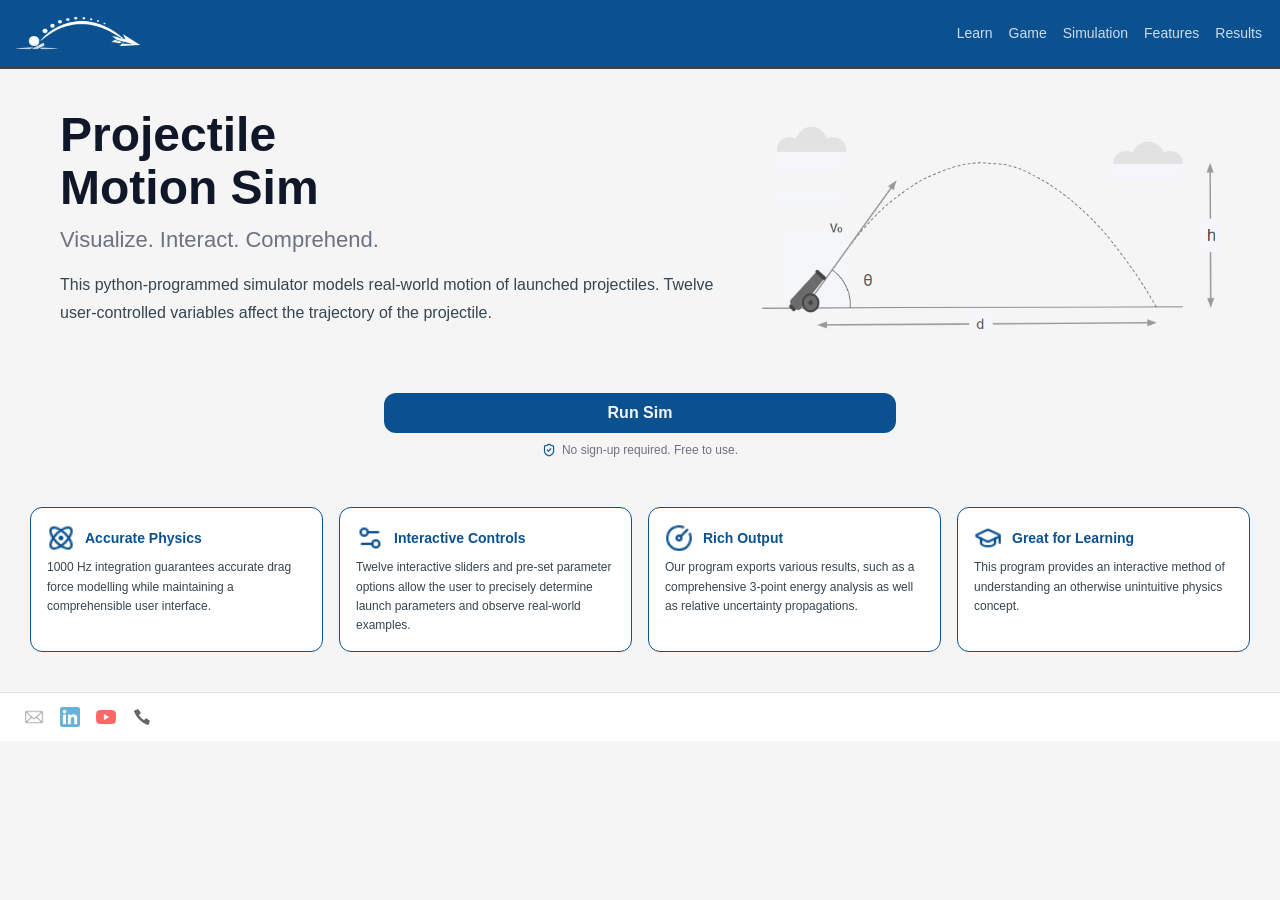
==== frontend/index.html @ 86b210f5 "PMAD Simulator - full build Co-Authored-By: Claude Sonnet 4.6 <noreply@anthropic.com>" ====
﻿<!DOCTYPE html>
<html lang="en">
<head>
    <meta charset="UTF-8">
    <meta name="viewport" content="width=device-width, initial-scale=1.0">
    <link rel="stylesheet" href="nav.css">
    <link rel="stylesheet" href="styleindex.css">
    <title>Physics Simulation</title>

    <!-- Google tag -->
    <script async src="https://www.googletagmanager.com/gtag/js?id=G-0NVVGN1QVW"></script>
    <script>
        window.dataLayer = window.dataLayer || [];
        function gtag(){dataLayer.push(arguments);}
        gtag('js', new Date());
        gtag('config', 'G-0NVVGN1QVW');
    </script>
</head>
<body>

    <nav>
        <ul>
            <li><a href="index.html"><img src="images/logo.png" id="nav-logo" alt="Logo"></a></li>
            <li><a href="learn.html" class="nav-link">Learn</a></li>
            <li><a href="gameindex.html" class="nav-link">Game</a></li>
            <li><a href="sim.html" class="nav-link">Simulation</a></li>
            <li><a href="features.html" class="nav-link">Features</a></li>
            <li><a href="results.html" class="nav-link">Results</a></li>
        </ul>
    </nav>

    <div id="main">
        <img src="images/trajectory.png" id="img-main" alt="Trajectory diagram">
        <div id="hero-text">
            <h1 id="hero-title">Projectile<br>Motion Sim</h1>
            <h2 id="hero-subtitle">Visualize. Interact. Comprehend.</h2>
            <p id="hero-desc">This python-programmed simulator models real-world motion of launched projectiles. Twelve user-controlled variables affect the trajectory of the projectile.</p>
        </div>
    </div>

    <a href="sim.html" id="sim-cta">
        <button id="cta-button">Run Sim</button>
        <div id="cta-privacy">
            <img src="images/shield.png" id="cta-shield" alt="Privacy shield">
            <p id="cta-privacy-text">No sign-up required. Free to use.</p>
        </div>
    </a>

    <div class="feature-cards">
        <div class="feature-card">
            <div class="feature-card-header">
                <img src="images/atom.png" class="feature-card-icon" alt="Atom icon">
                <p class="feature-card-title">Accurate Physics</p>
            </div>
            <p class="feature-card-desc">1000 Hz integration guarantees accurate drag force modelling while maintaining a comprehensible user interface.</p>
        </div>
        <div class="feature-card">
            <div class="feature-card-header">
                <img src="images/settings.png" class="feature-card-icon" alt="Settings icon">
                <p class="feature-card-title">Interactive Controls</p>
            </div>
            <p class="feature-card-desc">Twelve interactive sliders and pre-set parameter options allow the user to precisely determine launch parameters and observe real-world examples.</p>
        </div>
        <div class="feature-card">
            <div class="feature-card-header">
                <img src="images/gauge.png" class="feature-card-icon" alt="Gauge icon">
                <p class="feature-card-title">Rich Output</p>
            </div>
            <p class="feature-card-desc">Our program exports various results, such as a comprehensive 3-point energy analysis as well as relative uncertainty propagations.</p>
        </div>
        <div class="feature-card">
            <div class="feature-card-header">
                <img src="images/cap.png" class="feature-card-icon" alt="Cap icon">
                <p class="feature-card-title">Great for Learning</p>
            </div>
            <p class="feature-card-desc">This program provides an interactive method of understanding an otherwise unintuitive physics concept.</p>
        </div>
    </div>


    <footer id='site-footer'>
        <a href='mailto:lucamarsura@pmad-sim.org'><img src='images/email.png' class='footer-icon' alt='Email'></a>
        <a href='https://www.linkedin.com/in/luca-marsura' target='_blank'><img src='images/linkedin.png' class='footer-icon' alt='LinkedIn'></a>
        <a href='https://www.youtube.com/@PMADSim' target='_blank'><img src='images/youtube.png' class='footer-icon' alt='YouTube'></a>
        <a href='tel:+15863511431'><img src='images/phone.png' class='footer-icon' alt='Phone'></a>
    </footer>
</body>
</html>
---- frontend/nav.css ----
nav {
    background-color: #0b5190;
    border-bottom: 3px solid #36454f;
    padding-right: 10px;
    overflow: hidden;
}

nav ul {
    list-style: none;
    display: flex;
    align-items: center;
    height: 66px;
    margin: 0;
    padding: 0;
}

nav ul li:first-child {
    margin-right: auto;
}

#nav-logo {
    height: 35px;
    margin: 5px 5px 5px 15px;
    width: auto;
    object-fit: contain;
    display: block;
}

.nav-link {
    color: rgba(255, 255, 255, 0.8);
    margin: 0 8px;
    font-weight: 500;
    font-size: 14px;
    text-decoration: none;
    white-space: nowrap;
}

.nav-link:hover {
    color: #fff;
}

#site-footer {
    border-top: 1px solid #dde1e7;
    padding: 14px 24px;
    display: flex;
    align-items: center;
    gap: 16px;
    flex-wrap: wrap;
    background: #fff;
}

#site-footer a {
    display: flex;
    align-items: center;
    opacity: 0.6;
    transition: opacity 0.15s;
}

#site-footer a:hover { opacity: 1; }

.footer-icon {
    height: 20px;
    width: auto;
    display: block;
}

@media (max-width: 600px) {
    nav ul {
        height: 54px;
    }

    #nav-logo {
        height: 28px;
        margin-left: 12px;
    }

    .nav-link {
        font-size: 12px;
        margin: 0 5px;
    }
}
---- frontend/styleindex.css ----
body {
    font-family: "Inter", sans-serif;
    background-color: #f5f5f5;
    color: #36454f;
    margin: 0;
    padding: 0;
}

#main {
    display: flex;
    flex-direction: row-reverse;
    align-items: center;
    padding: 40px 60px;
    gap: 40px;
}

#img-main {
    width: 40%;
    flex-shrink: 0;
    border-radius: 12px;
    object-fit: contain;
}

#hero-text {
    flex: 1;
}

#hero-title {
    font-size: 48px;
    font-weight: 800;
    margin: 0 0 10px;
    line-height: 1.1;
    color: #0f1728;
}

#hero-subtitle {
    font-size: 22px;
    font-weight: 500;
    color: #6b7280;
    margin: 0 0 16px;
    line-height: 1.4;
}

#hero-desc {
    font-size: 16px;
    font-weight: 400;
    color: #36454f;
    line-height: 1.75;
}

#sim-cta,
#game-cta {
    display: flex;
    flex-direction: column;
    align-items: center;
    gap: 10px;
    margin: 10px 0;
    text-decoration: none;
    width: 100%;
}

a#sim-cta,
a#game-cta {
    display: flex;
    flex-direction: column;
    align-items: center;
    width: 100%;
    text-decoration: none;
}

#cta-button {
    background-color: #0b5190;
    width: 40%;
    height: 40px;
    border-radius: 12px;
    cursor: pointer;
    color: #f5f5f5;
    border: none;
    font-size: 16px;
    font-weight: 600;
    font-family: "Inter", sans-serif;
    display: block;
    margin: 0 auto;
}

#cta-button:hover {
    background-color: #094477;
}

#cta-privacy {
    display: flex;
    align-items: center;
    justify-content: center;
    gap: 6px;
    width: 100%;
}

#cta-shield {
    height: 14px;
}

#cta-privacy-text {
    font-size: 12px;
    font-weight: 500;
    margin: 0;
    color: #6b7280;
}

.feature-cards {
    display: grid;
    grid-template-columns: repeat(4, 1fr);
    gap: 16px;
    padding: 40px 30px;
    align-items: stretch;
}

.feature-card {
    display: flex;
    flex-direction: column;
    border: 1.5px solid #0b5190;
    border-radius: 12px;
    padding: 16px;
    background: #fff;
}

.feature-card-header {
    display: flex;
    align-items: center;
    gap: 10px;
    margin-bottom: 6px;
}

.feature-card-icon {
    height: 28px;
    width: 28px;
    flex-shrink: 0;
}

.feature-card-title {
    font-size: 14px;
    font-weight: 800;
    color: #0b5190;
    margin: 0;
}

.feature-card-desc {
    font-size: 12px;
    font-weight: 500;
    color: #36454f;
    margin: 0;
    line-height: 1.6;
}

.list {
    padding: 0 30px 0 60px;
    max-width: 900px;
}

.item {
    display: flex;
    align-items: flex-start;
    gap: 40px;
    padding: 40px 0;
}

.item-num {
    font-size: 48px;
    font-weight: 800;
    color: #b0b8c1;
    line-height: 1;
    flex-shrink: 0;
    width: 60px;
    letter-spacing: -0.03em;
}

.item-text {
    flex: 1;
}

.item-title {
    font-size: 24px;
    font-weight: 800;
    color: #0b5190;
    margin: 0 0 10px;
    letter-spacing: -0.02em;
}

.item-para {
    font-size: 16px;
    font-weight: 400;
    color: #36454f;
    margin: 0;
    line-height: 1.75;
    max-width: 620px;
}

.divider {
    height: 1.5px;
    background-color: #e5e5e5;
    margin: 0 0 0 60px;
}

@media (max-width: 900px) {
    .feature-cards {
        grid-template-columns: repeat(2, 1fr);
    }
}

@media (max-width: 600px) {
    #main {
        flex-direction: column;
        padding: 24px 16px;
        gap: 20px;
    }

    #img-main {
        display: none;
    }

    #hero-title {
        font-size: 36px;
    }

    #hero-subtitle {
        font-size: 18px;
    }

    #cta-button {
        width: 80%;
    }

    #sim-cta,
    #game-cta {
        padding: 0 16px;
    }

    .feature-cards {
        grid-template-columns: 1fr;
        padding: 16px;
    }

    .feature-card-icon {
        display: none;
    }

    .list {
        padding: 0 16px;
    }

    .item {
        gap: 20px;
        padding: 24px 0;
    }

    .item-num {
        font-size: 32px;
        width: 40px;
    }

    .item-title {
        font-size: 18px;
    }

    .item-para {
        font-size: 14px;
    }

    .divider {
        margin-left: 16px;
    }
}
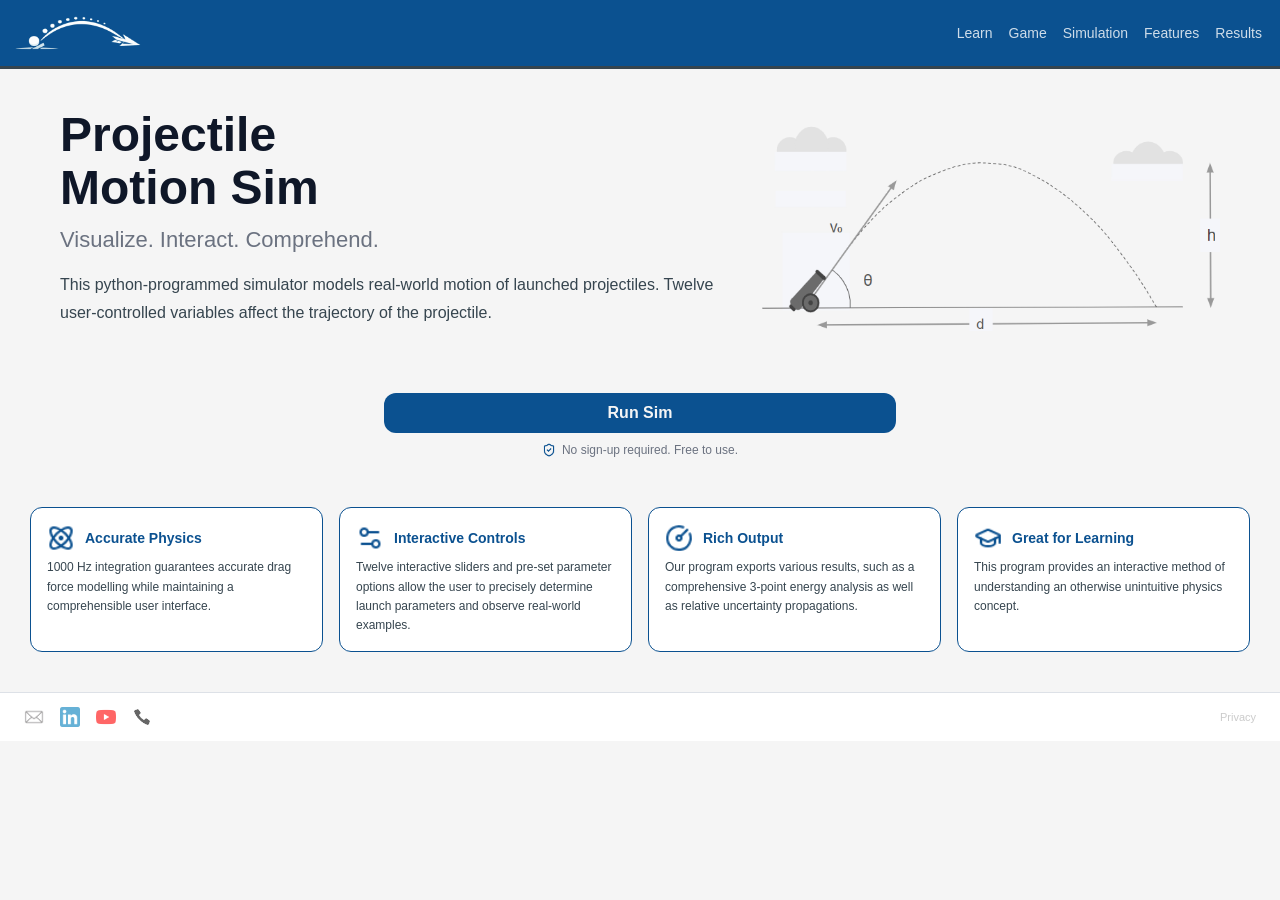
==== commit 5456b6b9: "privacy" ====
--- a/frontend/index.html
+++ b/frontend/index.html
@@ -5,9 +5,9 @@
     <meta name="viewport" content="width=device-width, initial-scale=1.0">
     <link rel="stylesheet" href="nav.css">
     <link rel="stylesheet" href="styleindex.css">
-    <title>Physics Simulation</title>
+    <title>PMADS</title>
 
-    <!-- Google tag -->
+    
     <script async src="https://www.googletagmanager.com/gtag/js?id=G-0NVVGN1QVW"></script>
     <script>
         window.dataLayer = window.dataLayer || [];
@@ -83,6 +83,7 @@
         <a href='https://www.linkedin.com/in/luca-marsura' target='_blank'><img src='images/linkedin.png' class='footer-icon' alt='LinkedIn'></a>
         <a href='https://www.youtube.com/@PMADSim' target='_blank'><img src='images/youtube.png' class='footer-icon' alt='YouTube'></a>
         <a href='tel:+15863511431'><img src='images/phone.png' class='footer-icon' alt='Phone'></a>
+        <a href='privacy.html' id='footer-privacy'>Privacy</a>
     </footer>
 </body>
 </html>
--- a/frontend/nav.css
+++ b/frontend/nav.css
@@ -58,6 +58,16 @@
 
 #site-footer a:hover { opacity: 1; }
 
+#footer-privacy {
+    margin-left: auto;
+    font-size: 11px;
+    font-family: "IBM Plex Sans", sans-serif;
+    color: #aaa;
+    text-decoration: none;
+    opacity: 1;
+}
+#footer-privacy:hover { color: #0b5190; opacity: 1; }
+
 .footer-icon {
     height: 20px;
     width: auto;
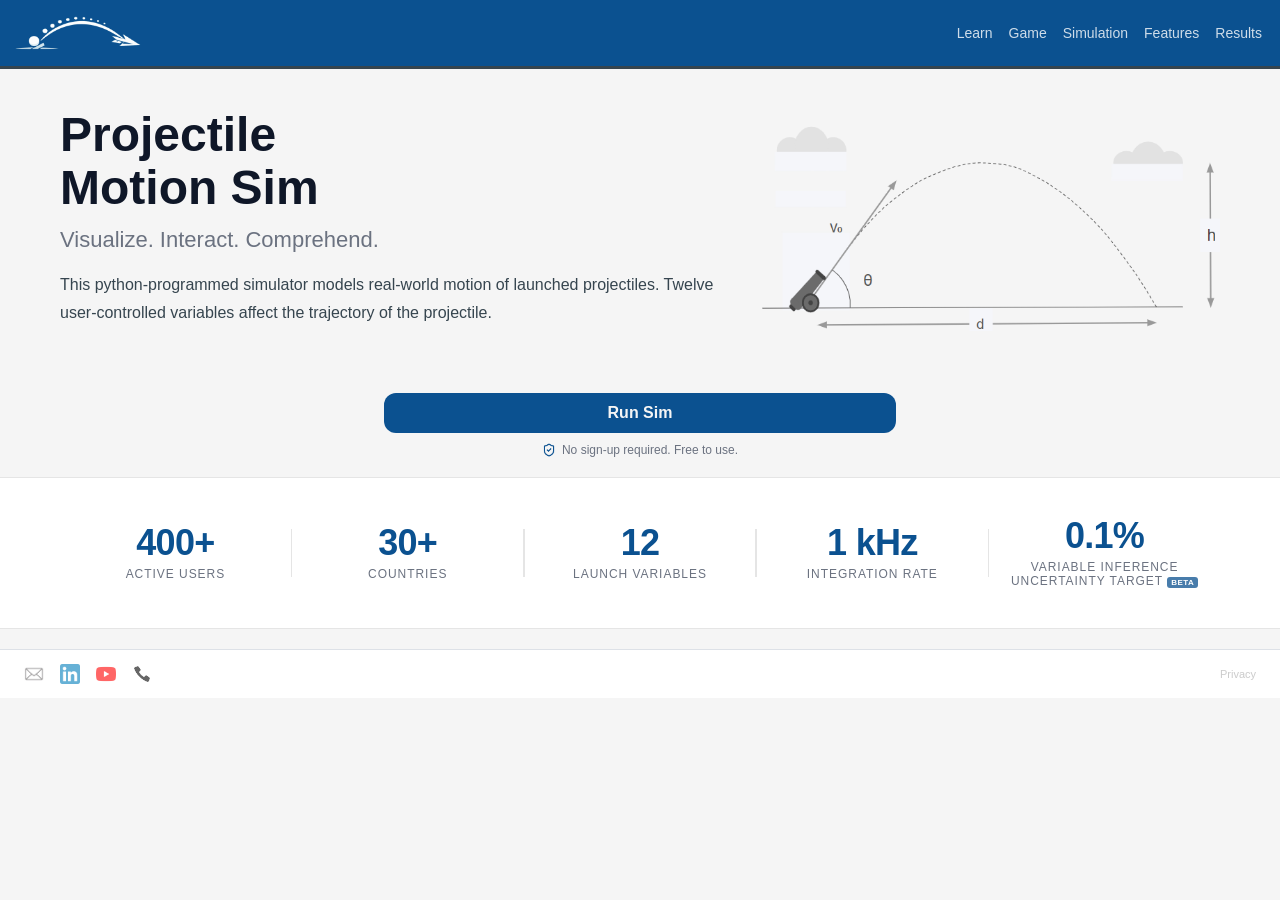
==== commit 0fbbd842: "Replace feature cards with stats strip on homepage Swaps the 4 feature boxes for a horizontal stats " ====
--- a/frontend/index.html
+++ b/frontend/index.html
@@ -46,34 +46,30 @@
         </div>
     </a>
 
-    <div class="feature-cards">
-        <div class="feature-card">
-            <div class="feature-card-header">
-                <img src="images/atom.png" class="feature-card-icon" alt="Atom icon">
-                <p class="feature-card-title">Accurate Physics</p>
-            </div>
-            <p class="feature-card-desc">1000 Hz integration guarantees accurate drag force modelling while maintaining a comprehensible user interface.</p>
+    <div id="stats-strip">
+        <div class="stat-item">
+            <span class="stat-number">400+</span>
+            <span class="stat-label">Active Users</span>
         </div>
-        <div class="feature-card">
-            <div class="feature-card-header">
-                <img src="images/settings.png" class="feature-card-icon" alt="Settings icon">
-                <p class="feature-card-title">Interactive Controls</p>
-            </div>
-            <p class="feature-card-desc">Twelve interactive sliders and pre-set parameter options allow the user to precisely determine launch parameters and observe real-world examples.</p>
+        <div class="stat-divider"></div>
+        <div class="stat-item">
+            <span class="stat-number">30+</span>
+            <span class="stat-label">Countries</span>
         </div>
-        <div class="feature-card">
-            <div class="feature-card-header">
-                <img src="images/gauge.png" class="feature-card-icon" alt="Gauge icon">
-                <p class="feature-card-title">Rich Output</p>
-            </div>
-            <p class="feature-card-desc">Our program exports various results, such as a comprehensive 3-point energy analysis as well as relative uncertainty propagations.</p>
+        <div class="stat-divider"></div>
+        <div class="stat-item">
+            <span class="stat-number">12</span>
+            <span class="stat-label">Launch Variables</span>
         </div>
-        <div class="feature-card">
-            <div class="feature-card-header">
-                <img src="images/cap.png" class="feature-card-icon" alt="Cap icon">
-                <p class="feature-card-title">Great for Learning</p>
-            </div>
-            <p class="feature-card-desc">This program provides an interactive method of understanding an otherwise unintuitive physics concept.</p>
+        <div class="stat-divider"></div>
+        <div class="stat-item">
+            <span class="stat-number">1 kHz</span>
+            <span class="stat-label">Integration Rate</span>
+        </div>
+        <div class="stat-divider"></div>
+        <div class="stat-item">
+            <span class="stat-number">0.1%</span>
+            <span class="stat-label">Variable Inference<br>Uncertainty Target <span class="stat-beta">beta</span></span>
         </div>
     </div>
 
--- a/frontend/styleindex.css
+++ b/frontend/styleindex.css
@@ -106,49 +106,62 @@
     color: #6b7280;
 }
 
-.feature-cards {
-    display: grid;
-    grid-template-columns: repeat(4, 1fr);
-    gap: 16px;
-    padding: 40px 30px;
-    align-items: stretch;
-}
-
-.feature-card {
+#stats-strip {
+    display: flex;
+    flex-direction: row;
+    align-items: center;
+    justify-content: center;
+    padding: 40px 60px;
+    background: #fff;
+    border-top: 1.5px solid #e5e5e5;
+    border-bottom: 1.5px solid #e5e5e5;
+    margin: 20px 0;
+    gap: 0;
+}
+
+.stat-item {
     display: flex;
     flex-direction: column;
-    border: 1.5px solid #0b5190;
-    border-radius: 12px;
-    padding: 16px;
-    background: #fff;
-}
-
-.feature-card-header {
-    display: flex;
-    align-items: center;
-    gap: 10px;
-    margin-bottom: 6px;
-}
-
-.feature-card-icon {
-    height: 28px;
-    width: 28px;
-    flex-shrink: 0;
-}
-
-.feature-card-title {
-    font-size: 14px;
+    align-items: center;
+    gap: 6px;
+    flex: 1;
+}
+
+.stat-number {
+    font-size: 36px;
     font-weight: 800;
     color: #0b5190;
-    margin: 0;
-}
-
-.feature-card-desc {
+    line-height: 1;
+    letter-spacing: -0.02em;
+}
+
+.stat-beta {
+    font-size: 8px;
+    font-weight: 700;
+    text-transform: uppercase;
+    letter-spacing: 0.06em;
+    color: #fff;
+    background: #0b5190;
+    border-radius: 3px;
+    padding: 1px 4px;
+    vertical-align: middle;
+    opacity: 0.75;
+}
+
+.stat-label {
     font-size: 12px;
     font-weight: 500;
-    color: #36454f;
-    margin: 0;
-    line-height: 1.6;
+    color: #6b7280;
+    text-transform: uppercase;
+    letter-spacing: 0.08em;
+    text-align: center;
+}
+
+.stat-divider {
+    width: 1.5px;
+    height: 48px;
+    background: #e5e5e5;
+    flex-shrink: 0;
 }
 
 .list {
@@ -201,8 +214,18 @@
 }
 
 @media (max-width: 900px) {
-    .feature-cards {
-        grid-template-columns: repeat(2, 1fr);
+    #stats-strip {
+        flex-wrap: wrap;
+        gap: 24px;
+        padding: 32px 30px;
+    }
+
+    .stat-divider {
+        display: none;
+    }
+
+    .stat-item {
+        flex: 0 0 calc(33% - 16px);
     }
 }
 
@@ -234,13 +257,17 @@
         padding: 0 16px;
     }
 
-    .feature-cards {
-        grid-template-columns: 1fr;
-        padding: 16px;
-    }
-
-    .feature-card-icon {
-        display: none;
+    #stats-strip {
+        padding: 24px 16px;
+        gap: 16px;
+    }
+
+    .stat-item {
+        flex: 0 0 calc(50% - 8px);
+    }
+
+    .stat-number {
+        font-size: 28px;
     }
 
     .list {
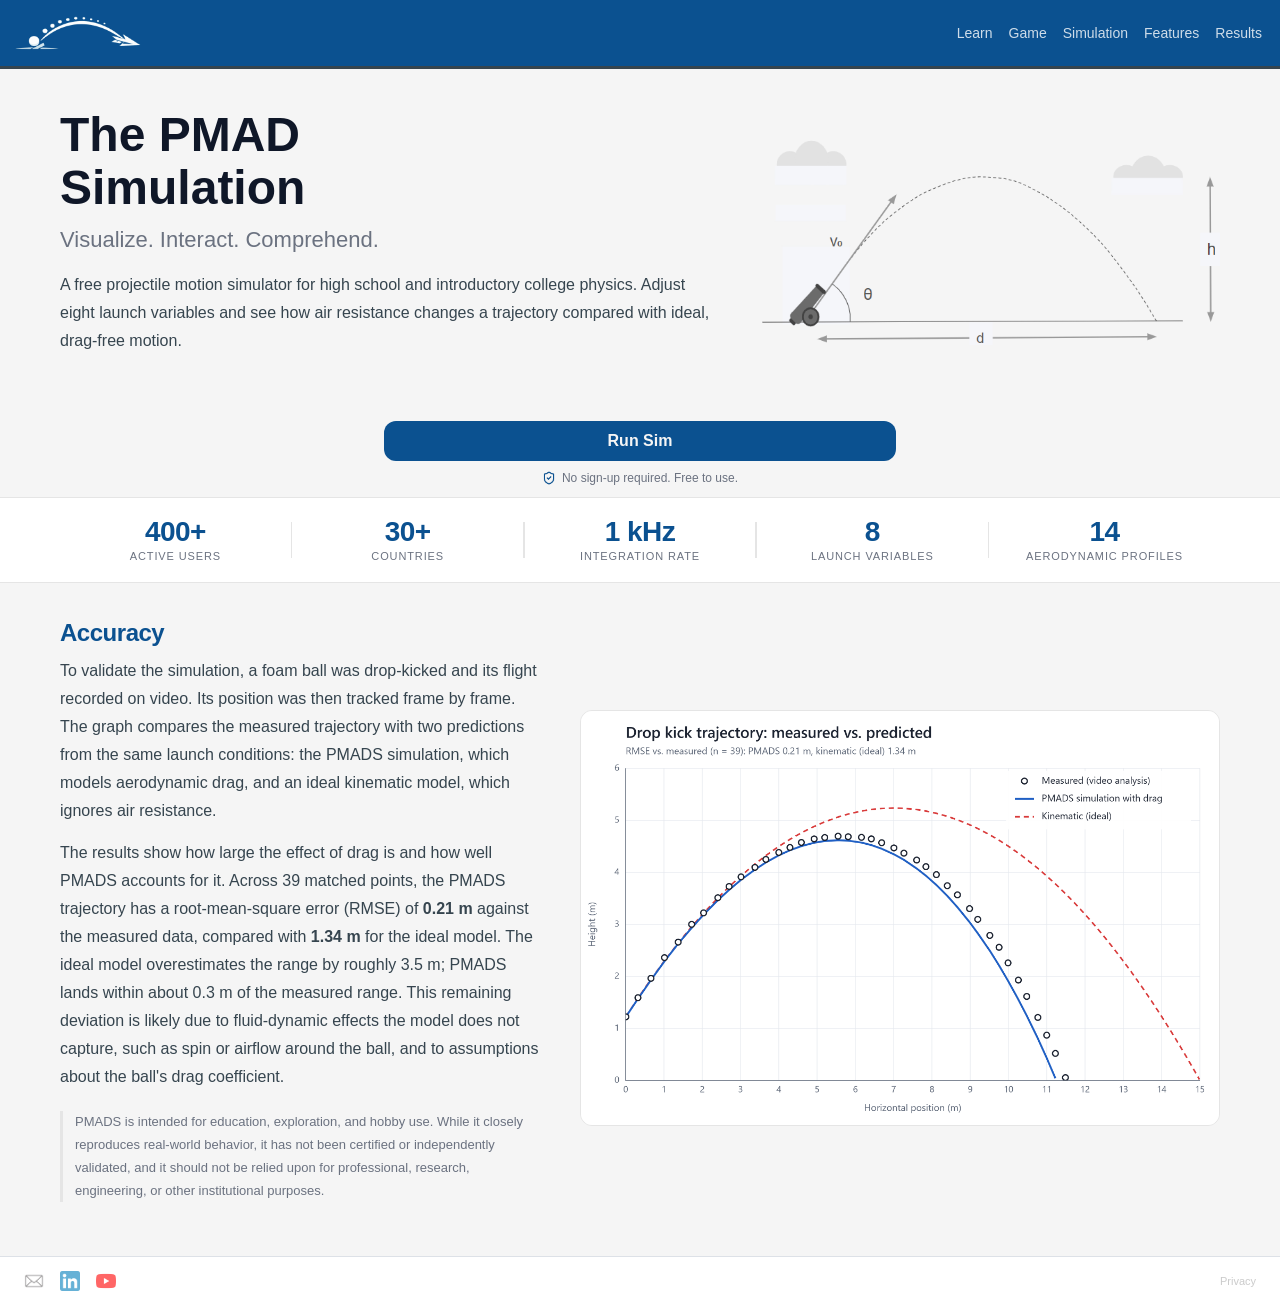
==== commit 6f8484d6: "Add accuracy validation, model limits, and physics corrections - Homepage: new title, teacher-focuse" ====
--- a/frontend/index.html
+++ b/frontend/index.html
@@ -6,6 +6,7 @@
     <link rel="stylesheet" href="nav.css">
     <link rel="stylesheet" href="styleindex.css">
     <title>PMADS</title>
+    <meta property="og:image" content="https://pmad-sim.org/images/logo.png">
 
     
     <script async src="https://www.googletagmanager.com/gtag/js?id=G-0NVVGN1QVW"></script>
@@ -32,9 +33,9 @@
     <div id="main">
         <img src="images/trajectory.png" id="img-main" alt="Trajectory diagram">
         <div id="hero-text">
-            <h1 id="hero-title">Projectile<br>Motion Sim</h1>
+            <h1 id="hero-title">The PMAD<br>Simulation</h1>
             <h2 id="hero-subtitle">Visualize. Interact. Comprehend.</h2>
-            <p id="hero-desc">This python-programmed simulator models real-world motion of launched projectiles. Twelve user-controlled variables affect the trajectory of the projectile.</p>
+            <p id="hero-desc">A free projectile motion simulator for high school and introductory college physics. Adjust eight launch variables and see how air resistance changes a trajectory compared with ideal, drag-free motion.</p>
         </div>
     </div>
 
@@ -58,27 +59,35 @@
         </div>
         <div class="stat-divider"></div>
         <div class="stat-item">
-            <span class="stat-number">12</span>
-            <span class="stat-label">Launch Variables</span>
-        </div>
-        <div class="stat-divider"></div>
-        <div class="stat-item">
             <span class="stat-number">1 kHz</span>
             <span class="stat-label">Integration Rate</span>
         </div>
         <div class="stat-divider"></div>
         <div class="stat-item">
-            <span class="stat-number">0.1%</span>
-            <span class="stat-label">Variable Inference<br>Uncertainty Target <span class="stat-beta">beta</span></span>
+            <span class="stat-number">8</span>
+            <span class="stat-label">Launch Variables</span>
+        </div>
+        <div class="stat-divider"></div>
+        <div class="stat-item">
+            <span class="stat-number">14</span>
+            <span class="stat-label">Aerodynamic Profiles</span>
         </div>
     </div>
 
+    <section id="accuracy">
+        <div id="accuracy-text">
+            <h2 id="accuracy-title">Accuracy</h2>
+            <p class="accuracy-para">To validate the simulation, a foam ball was drop-kicked and its flight recorded on video. Its position was then tracked frame by frame. The graph compares the measured trajectory with two predictions from the same launch conditions: the PMADS simulation, which models aerodynamic drag, and an ideal kinematic model, which ignores air resistance.</p>
+            <p class="accuracy-para">The results show how large the effect of drag is and how well PMADS accounts for it. Across 39 matched points, the PMADS trajectory has a root-mean-square error (RMSE) of <strong>0.21&nbsp;m</strong> against the measured data, compared with <strong>1.34&nbsp;m</strong> for the ideal model. The ideal model overestimates the range by roughly 3.5&nbsp;m; PMADS lands within about 0.3&nbsp;m of the measured range. This remaining deviation is likely due to fluid-dynamic effects the model does not capture, such as spin or airflow around the ball, and to assumptions about the ball's drag coefficient.</p>
+            <p class="accuracy-para accuracy-note">PMADS is intended for education, exploration, and hobby use. While it closely reproduces real-world behavior, it has not been certified or independently validated, and it should not be relied upon for professional, research, engineering, or other institutional purposes.</p>
+        </div>
+        <img src="images/trajectory_accuracy.png" id="accuracy-img" alt="Graph of height against horizontal position for a drop-kicked foam ball, comparing measured data with the PMADS drag simulation (RMSE 0.21 m) and an ideal kinematic model (RMSE 1.34 m)">
+    </section>
 
     <footer id='site-footer'>
         <a href='mailto:lucamarsura@pmad-sim.org'><img src='images/email.png' class='footer-icon' alt='Email'></a>
         <a href='https://www.linkedin.com/in/luca-marsura' target='_blank'><img src='images/linkedin.png' class='footer-icon' alt='LinkedIn'></a>
         <a href='https://www.youtube.com/@PMADSim' target='_blank'><img src='images/youtube.png' class='footer-icon' alt='YouTube'></a>
-        <a href='tel:+15863511431'><img src='images/phone.png' class='footer-icon' alt='Phone'></a>
         <a href='privacy.html' id='footer-privacy'>Privacy</a>
     </footer>
 </body>
--- a/frontend/styleindex.css
+++ b/frontend/styleindex.css
@@ -111,11 +111,11 @@
     flex-direction: row;
     align-items: center;
     justify-content: center;
-    padding: 40px 60px;
+    padding: 20px 60px;
     background: #fff;
     border-top: 1.5px solid #e5e5e5;
     border-bottom: 1.5px solid #e5e5e5;
-    margin: 20px 0;
+    margin: 12px 0;
     gap: 0;
 }
 
@@ -123,12 +123,12 @@
     display: flex;
     flex-direction: column;
     align-items: center;
-    gap: 6px;
+    gap: 4px;
     flex: 1;
 }
 
 .stat-number {
-    font-size: 36px;
+    font-size: 28px;
     font-weight: 800;
     color: #0b5190;
     line-height: 1;
@@ -149,7 +149,7 @@
 }
 
 .stat-label {
-    font-size: 12px;
+    font-size: 11px;
     font-weight: 500;
     color: #6b7280;
     text-transform: uppercase;
@@ -159,7 +159,7 @@
 
 .stat-divider {
     width: 1.5px;
-    height: 48px;
+    height: 36px;
     background: #e5e5e5;
     flex-shrink: 0;
 }
@@ -207,6 +207,49 @@
     max-width: 620px;
 }
 
+#accuracy {
+    display: flex;
+    align-items: center;
+    gap: 40px;
+    padding: 24px 60px 40px;
+}
+
+#accuracy-text {
+    flex: 1;
+}
+
+#accuracy-title {
+    font-size: 24px;
+    font-weight: 800;
+    color: #0b5190;
+    margin: 0 0 10px;
+    letter-spacing: -0.02em;
+}
+
+.accuracy-para {
+    font-size: 16px;
+    font-weight: 400;
+    color: #36454f;
+    margin: 0 0 14px;
+    line-height: 1.75;
+}
+
+.accuracy-note {
+    font-size: 13px;
+    color: #6b7280;
+    border-left: 3px solid #e5e5e5;
+    padding-left: 12px;
+    margin-top: 20px;
+}
+
+#accuracy-img {
+    width: 55%;
+    flex-shrink: 0;
+    border-radius: 12px;
+    border: 1.5px solid #e5e5e5;
+    background: #fff;
+}
+
 .divider {
     height: 1.5px;
     background-color: #e5e5e5;
@@ -227,6 +270,15 @@
     .stat-item {
         flex: 0 0 calc(33% - 16px);
     }
+
+    #accuracy {
+        flex-direction: column;
+        padding: 32px 30px;
+    }
+
+    #accuracy-img {
+        width: 100%;
+    }
 }
 
 @media (max-width: 600px) {
